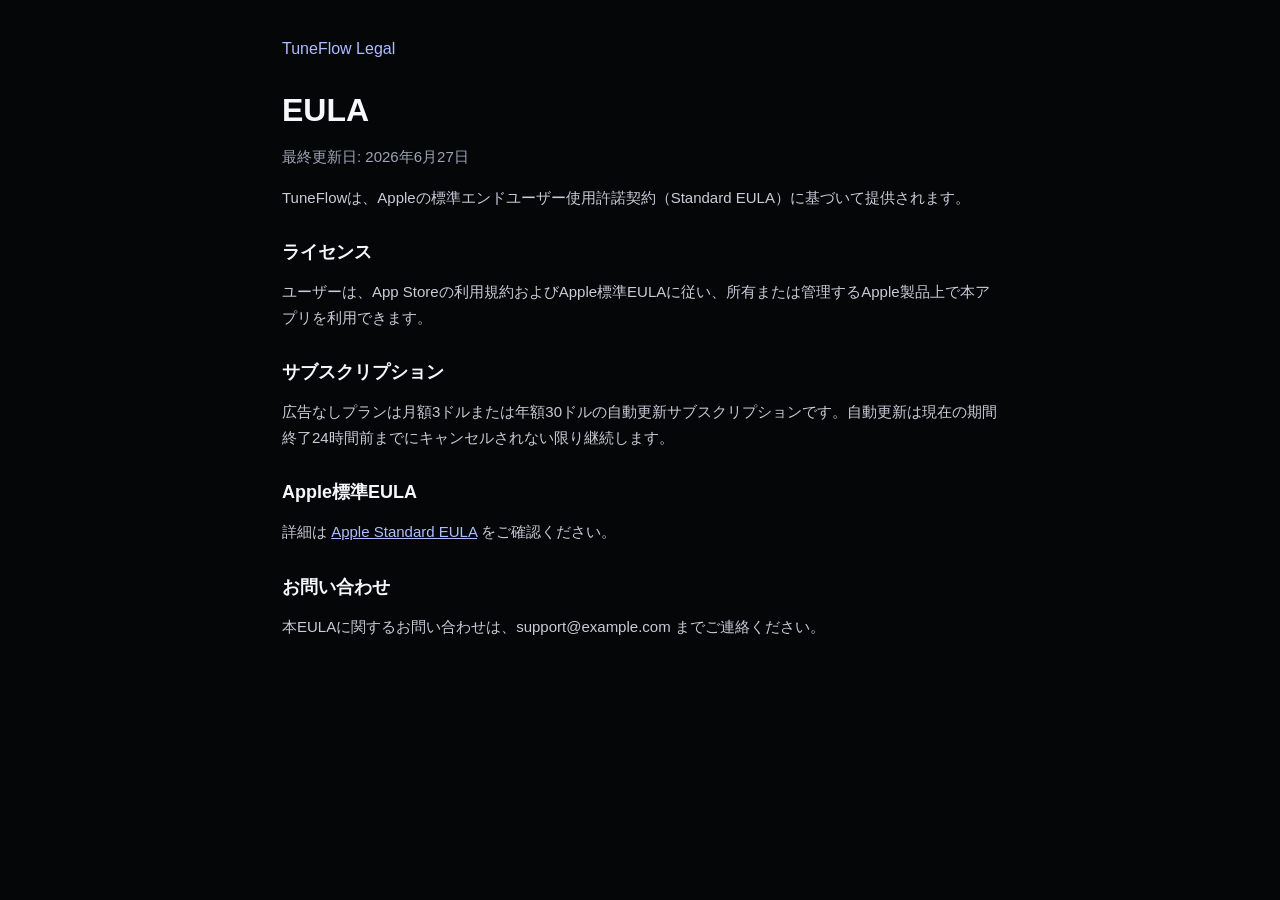
==== eula.html @ 964a0bea "Add files via upload" ====
<!doctype html>
<html lang="ja">
  <head>
    <meta charset="utf-8" />
    <meta name="viewport" content="width=device-width, initial-scale=1" />
    <title>TuneFlow EULA</title>
    <link rel="stylesheet" href="./legal.css" />
  </head>
  <body>
    <main>
      <nav><a href="./index.html">TuneFlow Legal</a></nav>
      <h1>EULA</h1>
      <p class="updated">最終更新日: 2026年6月27日</p>
      <p>TuneFlowは、Appleの標準エンドユーザー使用許諾契約（Standard EULA）に基づいて提供されます。</p>

      <h2>ライセンス</h2>
      <p>ユーザーは、App Storeの利用規約およびApple標準EULAに従い、所有または管理するApple製品上で本アプリを利用できます。</p>

      <h2>サブスクリプション</h2>
      <p>広告なしプランは月額3ドルまたは年額30ドルの自動更新サブスクリプションです。自動更新は現在の期間終了24時間前までにキャンセルされない限り継続します。</p>

      <h2>Apple標準EULA</h2>
      <p>詳細は <a href="https://www.apple.com/legal/internet-services/itunes/dev/stdeula/">Apple Standard EULA</a> をご確認ください。</p>

      <h2>お問い合わせ</h2>
      <p>本EULAに関するお問い合わせは、support@example.com までご連絡ください。</p>
    </main>
  </body>
</html>
---- legal.css ----
* {
  box-sizing: border-box;
}

body {
  margin: 0;
  background: #050608;
  color: #f6f7fb;
  font-family: -apple-system, BlinkMacSystemFont, "Segoe UI", sans-serif;
}

main {
  width: min(100%, 760px);
  margin: 0 auto;
  padding: 40px 22px 56px;
}

nav {
  display: flex;
  flex-wrap: wrap;
  gap: 12px 18px;
  margin: 0 0 34px;
}

a {
  color: #aebdff;
}

nav a {
  text-decoration: none;
}

h1 {
  margin: 0 0 12px;
  font-size: 32px;
  font-weight: 600;
}

h2 {
  margin: 30px 0 10px;
  font-size: 18px;
  font-weight: 600;
}

p,
li {
  color: #c7ccd8;
  font-size: 15px;
  line-height: 1.7;
}

.updated {
  color: #9da4b5;
}
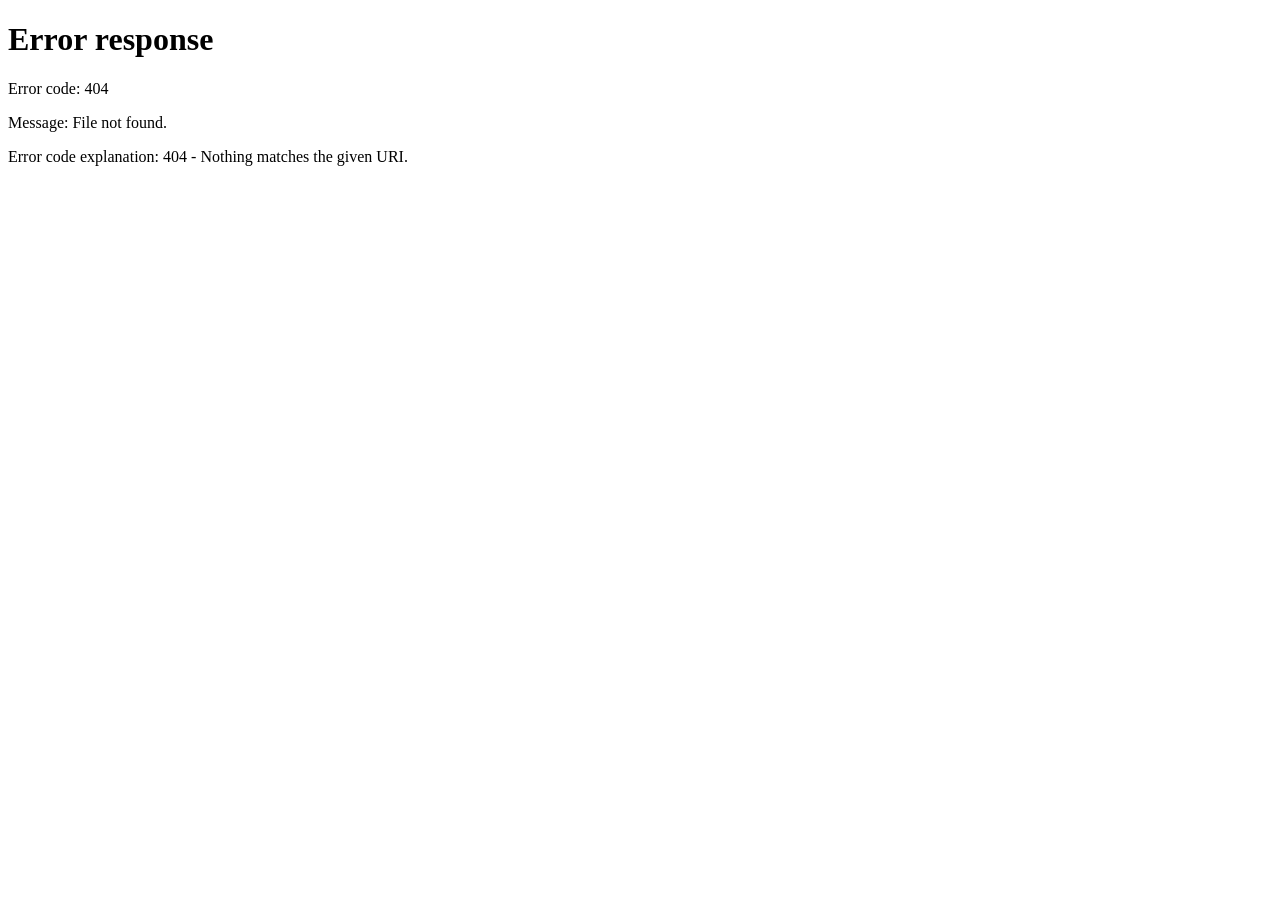
==== commit 7f51d6f2: "Add files via upload" ====
--- a/eula.html
+++ b/eula.html
@@ -3,27 +3,10 @@
   <head>
     <meta charset="utf-8" />
     <meta name="viewport" content="width=device-width, initial-scale=1" />
-    <title>TuneFlow EULA</title>
-    <link rel="stylesheet" href="./legal.css" />
+    <meta http-equiv="refresh" content="0; url=./docs/eula.html" />
+    <title>MeloNest EULA</title>
   </head>
   <body>
-    <main>
-      <nav><a href="./index.html">TuneFlow Legal</a></nav>
-      <h1>EULA</h1>
-      <p class="updated">最終更新日: 2026年6月27日</p>
-      <p>TuneFlowは、Appleの標準エンドユーザー使用許諾契約（Standard EULA）に基づいて提供されます。</p>
-
-      <h2>ライセンス</h2>
-      <p>ユーザーは、App Storeの利用規約およびApple標準EULAに従い、所有または管理するApple製品上で本アプリを利用できます。</p>
-
-      <h2>サブスクリプション</h2>
-      <p>広告なしプランは月額3ドルまたは年額30ドルの自動更新サブスクリプションです。自動更新は現在の期間終了24時間前までにキャンセルされない限り継続します。</p>
-
-      <h2>Apple標準EULA</h2>
-      <p>詳細は <a href="https://www.apple.com/legal/internet-services/itunes/dev/stdeula/">Apple Standard EULA</a> をご確認ください。</p>
-
-      <h2>お問い合わせ</h2>
-      <p>本EULAに関するお問い合わせは、support@example.com までご連絡ください。</p>
-    </main>
+    <p><a href="./docs/eula.html">MeloNest EULA</a></p>
   </body>
 </html>
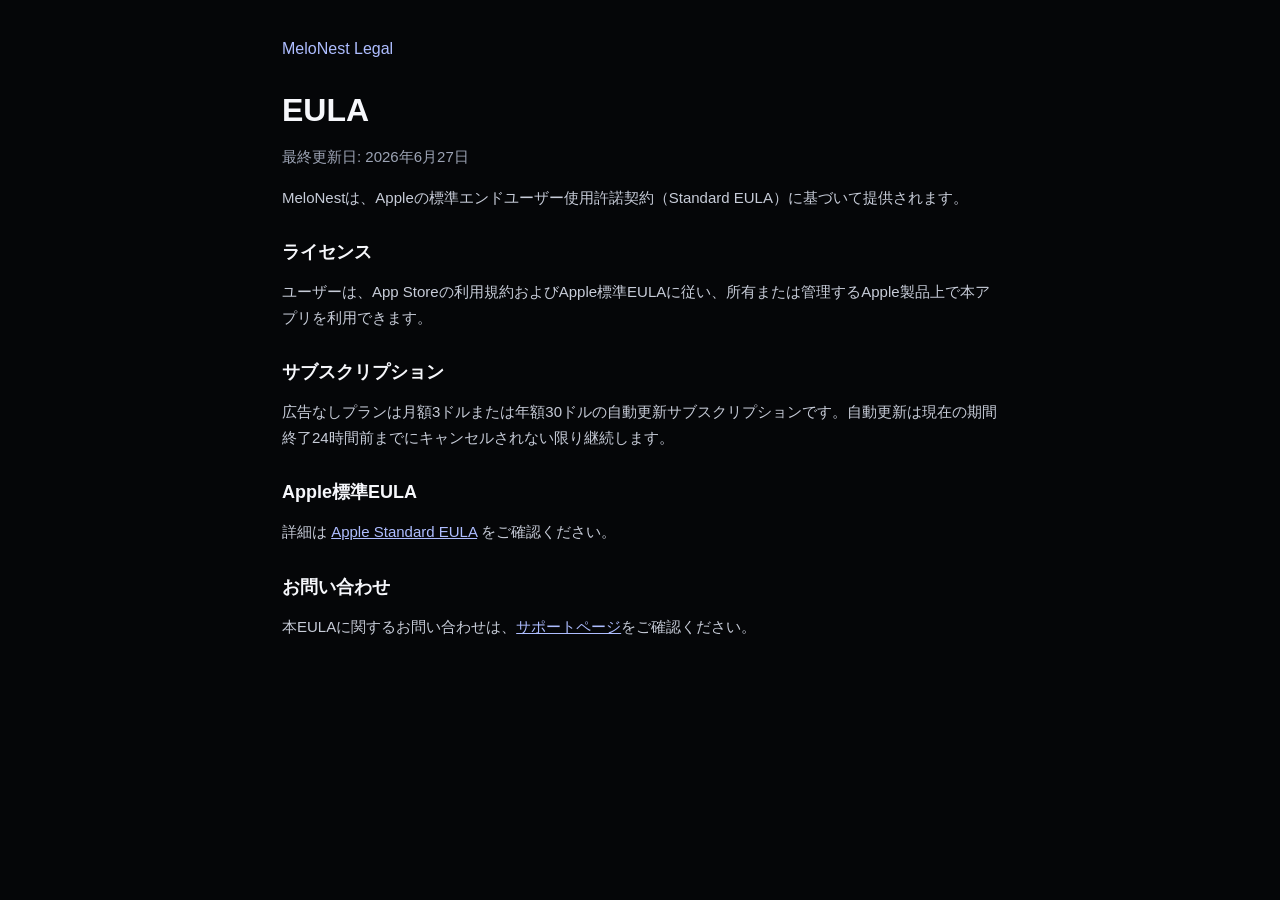
==== commit 908112a3: "Add files via upload" ====
--- a/eula.html
+++ b/eula.html
@@ -3,10 +3,27 @@
   <head>
     <meta charset="utf-8" />
     <meta name="viewport" content="width=device-width, initial-scale=1" />
-    <meta http-equiv="refresh" content="0; url=./docs/eula.html" />
     <title>MeloNest EULA</title>
+    <link rel="stylesheet" href="./legal.css" />
   </head>
   <body>
-    <p><a href="./docs/eula.html">MeloNest EULA</a></p>
+    <main>
+      <nav><a href="./index.html">MeloNest Legal</a></nav>
+      <h1>EULA</h1>
+      <p class="updated">最終更新日: 2026年6月27日</p>
+      <p>MeloNestは、Appleの標準エンドユーザー使用許諾契約（Standard EULA）に基づいて提供されます。</p>
+
+      <h2>ライセンス</h2>
+      <p>ユーザーは、App Storeの利用規約およびApple標準EULAに従い、所有または管理するApple製品上で本アプリを利用できます。</p>
+
+      <h2>サブスクリプション</h2>
+      <p>広告なしプランは月額3ドルまたは年額30ドルの自動更新サブスクリプションです。自動更新は現在の期間終了24時間前までにキャンセルされない限り継続します。</p>
+
+      <h2>Apple標準EULA</h2>
+      <p>詳細は <a href="https://www.apple.com/legal/internet-services/itunes/dev/stdeula/">Apple Standard EULA</a> をご確認ください。</p>
+
+      <h2>お問い合わせ</h2>
+      <p>本EULAに関するお問い合わせは、<a href="./support.html">サポートページ</a>をご確認ください。</p>
+    </main>
   </body>
 </html>
--- a/legal.css
+++ b/legal.css
@@ -0,0 +1,54 @@
+* {
+  box-sizing: border-box;
+}
+
+body {
+  margin: 0;
+  background: #050608;
+  color: #f6f7fb;
+  font-family: -apple-system, BlinkMacSystemFont, "Segoe UI", sans-serif;
+}
+
+main {
+  width: min(100%, 760px);
+  margin: 0 auto;
+  padding: 40px 22px 56px;
+}
+
+nav {
+  display: flex;
+  flex-wrap: wrap;
+  gap: 12px 18px;
+  margin: 0 0 34px;
+}
+
+a {
+  color: #aebdff;
+}
+
+nav a {
+  text-decoration: none;
+}
+
+h1 {
+  margin: 0 0 12px;
+  font-size: 32px;
+  font-weight: 600;
+}
+
+h2 {
+  margin: 30px 0 10px;
+  font-size: 18px;
+  font-weight: 600;
+}
+
+p,
+li {
+  color: #c7ccd8;
+  font-size: 15px;
+  line-height: 1.7;
+}
+
+.updated {
+  color: #9da4b5;
+}
